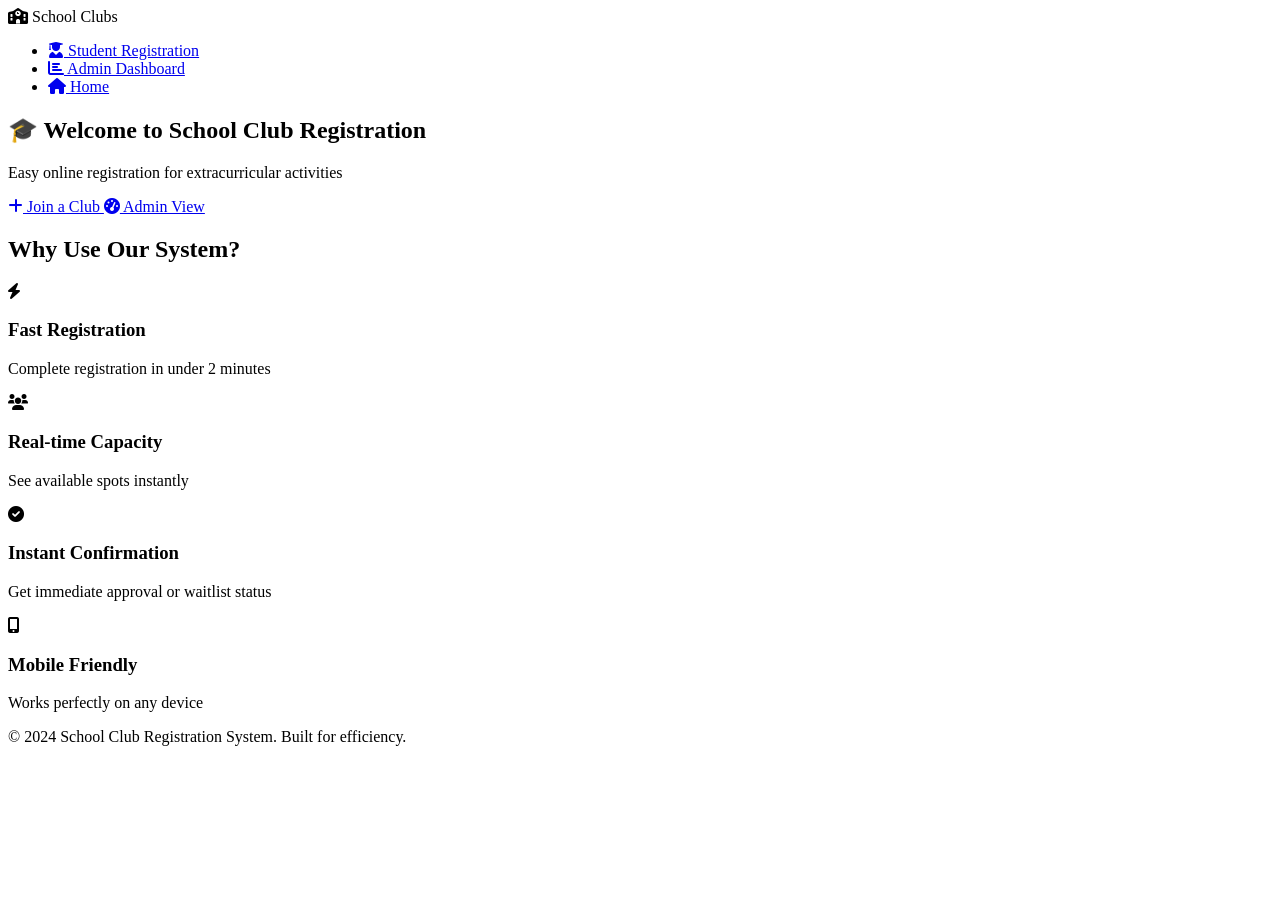
==== index.html @ c49ad3dd "oten" ====
<!DOCTYPE html>
<html lang="en">
<head>
    <meta charset="UTF-8">
    <meta name="viewport" content="width=device-width, initial-scale=1.0">
    <title>School Club Registration System</title>
    <link rel="stylesheet" href="style.css">
    <link rel="stylesheet" href="https://cdnjs.cloudflare.com/ajax/libs/font-awesome/6.0.0/css/all.min.css">
</head>
<body>
    <!-- Navigation -->
    <nav class="navbar">
        <div class="nav-container">
            <div class="nav-logo">
                <i class="fas fa-school"></i>
                <span>School Clubs</span>
            </div>
            <ul class="nav-menu">
                <li class="nav-item">
                    <a href="form.html" class="nav-link">
                        <i class="fas fa-user-graduate"></i>
                        Student Registration
                    </a>
                </li>
                <li class="nav-item">
                    <a href="admin.html" class="nav-link">
                        <i class="fas fa-chart-bar"></i>
                        Admin Dashboard
                    </a>
                </li>
                <li class="nav-item">
                    <a href="index.html" class="nav-link active">
                        <i class="fas fa-home"></i>
                        Home
                    </a>
                </li>
            </ul>
            <div class="hamburger">
                <span></span>
                <span></span>
                <span></span>
            </div>
        </div>
    </nav>

    <!-- Hero Section -->
    <section class="hero">
        <div class="hero-content">
            <h1>🎓 Welcome to School Club Registration</h1>
            <p>Easy online registration for extracurricular activities</p>
            <div class="hero-buttons">
                <a href="form.html" class="btn btn-primary">
                    <i class="fas fa-plus"></i> Join a Club
                </a>
                <a href="admin.html" class="btn btn-secondary">
                    <i class="fas fa-tachometer-alt"></i> Admin View
                </a>
            </div>
        </div>
    </section>

    <!-- Features Section -->
    <section class="features">
        <div class="container">
            <h2>Why Use Our System?</h2>
            <div class="features-grid">
                <div class="feature-card">
                    <i class="fas fa-bolt"></i>
                    <h3>Fast Registration</h3>
                    <p>Complete registration in under 2 minutes</p>
                </div>
                <div class="feature-card">
                    <i class="fas fa-users"></i>
                    <h3>Real-time Capacity</h3>
                    <p>See available spots instantly</p>
                </div>
                <div class="feature-card">
                    <i class="fas fa-check-circle"></i>
                    <h3>Instant Confirmation</h3>
                    <p>Get immediate approval or waitlist status</p>
                </div>
                <div class="feature-card">
                    <i class="fas fa-mobile-alt"></i>
                    <h3>Mobile Friendly</h3>
                    <p>Works perfectly on any device</p>
                </div>
            </div>
        </div>
    </section>

    <!-- Footer -->
    <footer class="footer">
        <div class="container">
            <p>&copy; 2024 School Club Registration System. Built for efficiency.</p>
        </div>
    </footer>

    <script src="main.js"></script>
</body>
</html>
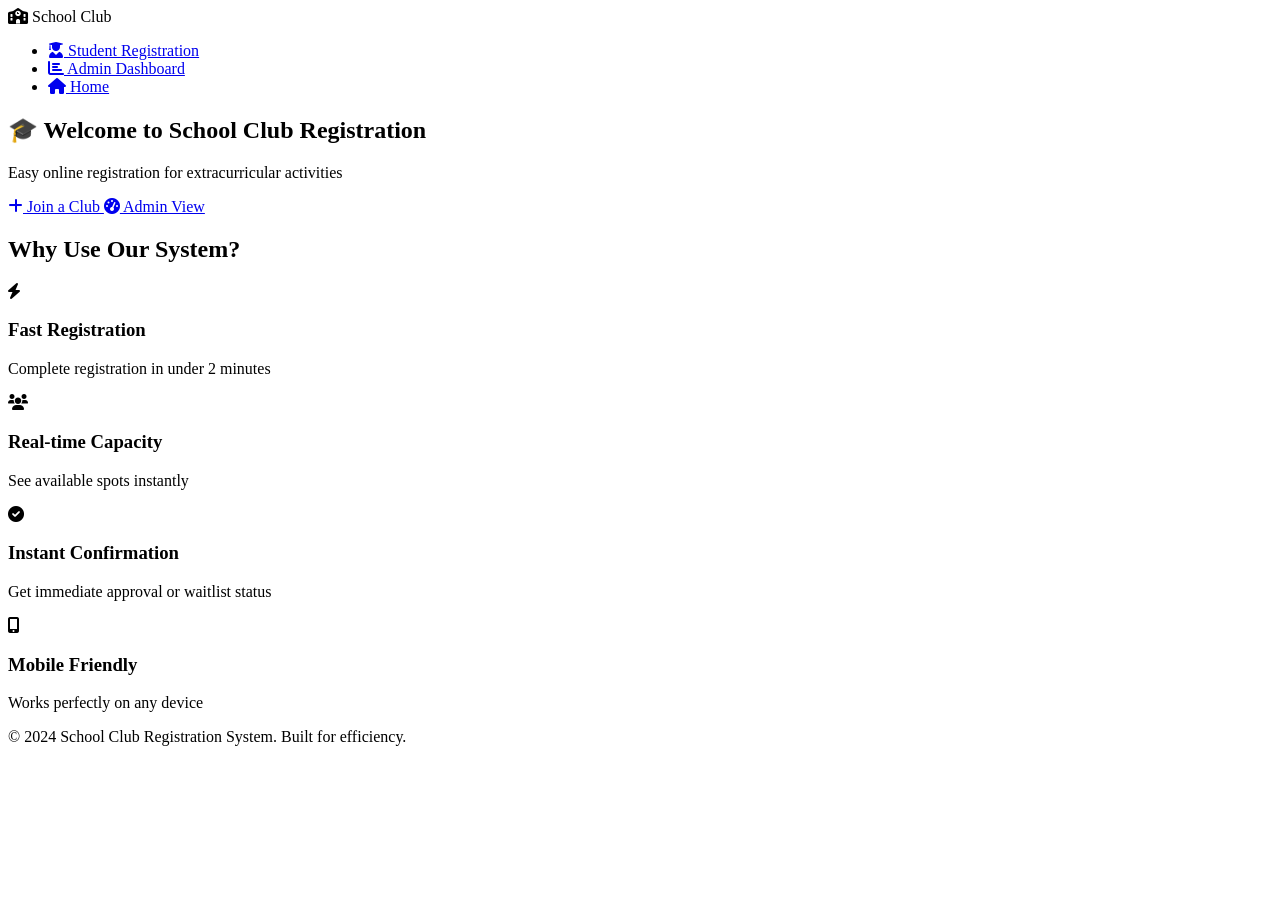
==== commit 913b5fcb: "olok" ====
--- a/index.html
+++ b/index.html
@@ -13,7 +13,7 @@
         <div class="nav-container">
             <div class="nav-logo">
                 <i class="fas fa-school"></i>
-                <span>School Clubs</span>
+                <span>School Club</span>
             </div>
             <ul class="nav-menu">
                 <li class="nav-item">
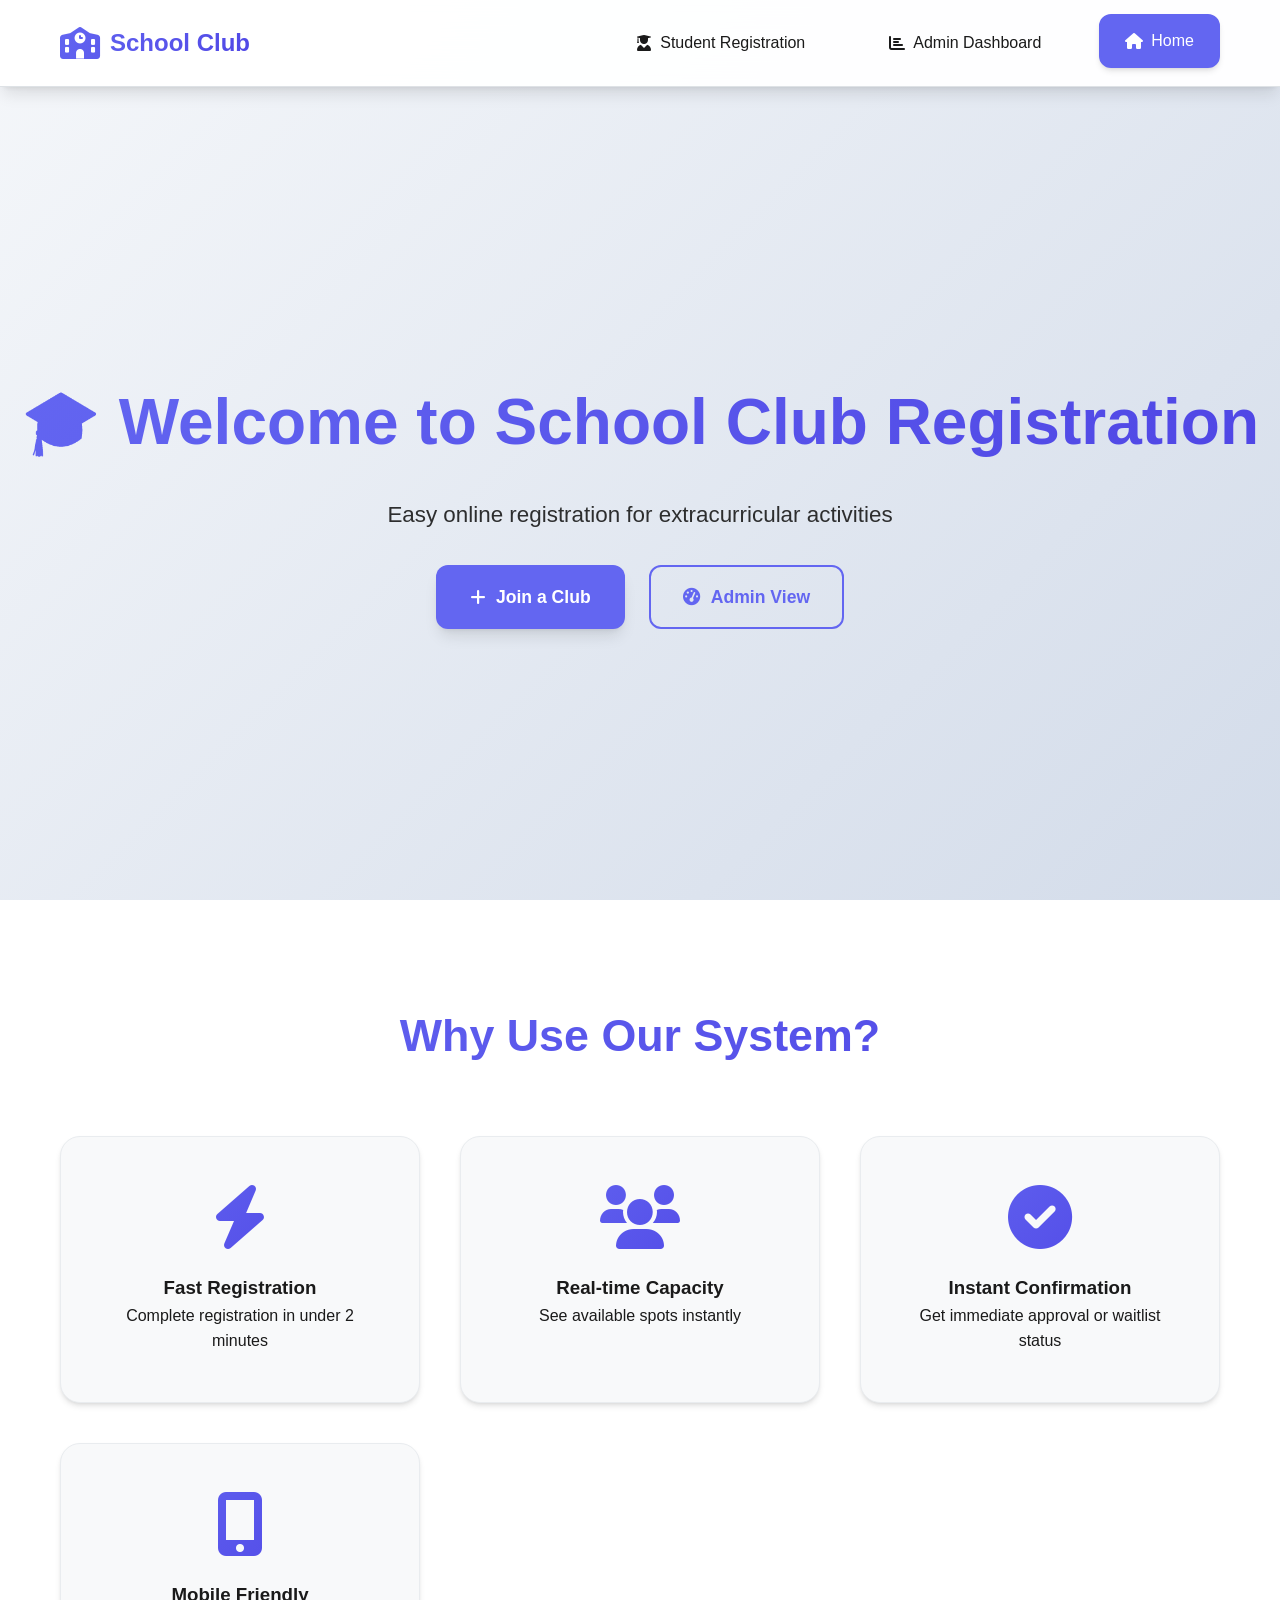
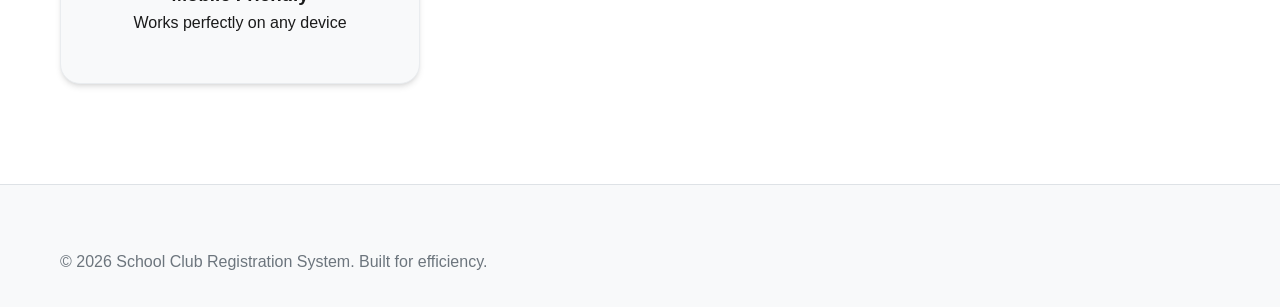
==== commit 851fd85a: "Update footer copyright year to 2026" ====
--- a/index.html
+++ b/index.html
@@ -91,7 +91,7 @@
     <!-- Footer -->
     <footer class="footer">
         <div class="container">
-            <p>&copy; 2024 School Club Registration System. Built for efficiency.</p>
+            <p>&copy; 2026 School Club Registration System. Built for efficiency.</p>
         </div>
     </footer>
 
--- a/style.css
+++ b/style.css
@@ -0,0 +1,573 @@
+/* Modern Color System (Light Theme Optimized) */
+:root {
+    --bg-primary: #ffffff;
+    --bg-secondary: #f8f9fa;
+    --bg-tertiary: #e9ecef;
+    --bg-gradient: linear-gradient(135deg, #f5f7fa 0%, #c3cfe2 100%);
+    
+    --text-primary: #1a1a1a;
+    --text-secondary: #6c757d;
+    --text-muted: #adb5bd;
+    
+    --border-color: #dee2e6;
+    --border-light: #e9ecef;
+    
+    --primary-color: #6366f1;
+    --primary-dark: #4f46e5;
+    --primary-light: #a5b4fc;
+    
+    --success-color: #10b981;
+    --warning-color: #f59e0b;
+    --danger-color: #ef4444;
+    
+    --shadow-sm: 0 1px 2px 0 rgb(0 0 0 / 0.05);
+    --shadow-md: 0 4px 6px -1px rgb(0 0 0 / 0.1), 0 2px 4px -2px rgb(0 0 0 / 0.1);
+    --shadow-lg: 0 10px 15px -3px rgb(0 0 0 / 0.1), 0 4px 6px -4px rgb(0 0 0 / 0.1);
+    --shadow-xl: 0 20px 25px -5px rgb(0 0 0 / 0.1), 0 8px 10px -6px rgb(0 0 0 / 0.1);
+}
+
+/* Base Styles */
+* {
+    margin: 0;
+    padding: 0;
+    box-sizing: border-box;
+}
+
+body {
+    font-family: 'Inter', -apple-system, BlinkMacSystemFont, 'Segoe UI', Roboto, sans-serif;
+    line-height: 1.6;
+    color: var(--text-primary);
+    background: var(--bg-gradient);
+    min-height: 100vh;
+}
+
+.container {
+    max-width: 1200px;
+    margin: 0 auto;
+    padding: 0 20px;
+}
+
+/* Navigation */
+.navbar {
+    background: rgba(255, 255, 255, 0.95);
+    backdrop-filter: blur(20px);
+    box-shadow: var(--shadow-lg);
+    position: fixed;
+    top: 0;
+    width: 100%;
+    z-index: 1000;
+    padding: 1rem 0;
+    border-bottom: 1px solid var(--border-color);
+}
+
+.nav-container {
+    max-width: 1200px;
+    margin: 0 auto;
+    padding: 0 20px;
+    display: flex;
+    justify-content: space-between;
+    align-items: center;
+}
+
+.nav-logo {
+    display: flex;
+    align-items: center;
+    font-size: 1.5rem;
+    font-weight: 800;
+    background: linear-gradient(135deg, var(--primary-color), var(--primary-dark));
+    -webkit-background-clip: text;
+    -webkit-text-fill-color: transparent;
+    background-clip: text;
+}
+
+.nav-logo i {
+    margin-right: 10px;
+    font-size: 2rem;
+}
+
+.nav-menu {
+    display: flex;
+    list-style: none;
+    gap: 2rem;
+}
+
+.nav-link {
+    text-decoration: none;
+    color: var(--text-primary);
+    font-weight: 500;
+    padding: 0.75rem 1.5rem;
+    border-radius: 12px;
+    transition: all 0.3s ease;
+    display: flex;
+    align-items: center;
+    gap: 8px;
+    border: 2px solid transparent;
+}
+
+.nav-link:hover,
+.nav-link.active {
+    background: var(--primary-color);
+    color: white;
+    border-color: var(--primary-color);
+    transform: translateY(-2px);
+    box-shadow: var(--shadow-md);
+}
+
+.hamburger {
+    display: none;
+    flex-direction: column;
+    cursor: pointer;
+    gap: 4px;
+}
+
+.hamburger span {
+    width: 25px;
+    height: 3px;
+    background: var(--text-primary);
+    border-radius: 2px;
+    transition: 0.3s;
+}
+
+.user-profile {
+    display: flex;
+    align-items: center;
+    gap: 8px;
+    font-weight: 500;
+    cursor: pointer;
+    padding: 0.5rem 1rem;
+    border-radius: 25px;
+    transition: all 0.3s ease;
+}
+
+.user-profile:hover {
+    background: var(--bg-tertiary);
+}
+
+/* Hero Section */
+.hero {
+    min-height: 100vh;
+    display: flex;
+    align-items: center;
+    justify-content: center;
+    text-align: center;
+    padding-top: 100px;
+}
+
+.hero-content h1 {
+    font-size: clamp(2.5rem, 5vw, 4rem);
+    font-weight: 800;
+    margin-bottom: 1.5rem;
+    background: linear-gradient(135deg, var(--primary-color), var(--primary-dark));
+    -webkit-background-clip: text;
+    -webkit-text-fill-color: transparent;
+    background-clip: text;
+}
+
+.hero-content p {
+    font-size: 1.4rem;
+    margin-bottom: 2rem;
+    opacity: 0.9;
+    max-width: 600px;
+    margin-left: auto;
+    margin-right: auto;
+}
+
+.hero-stats {
+    display: flex;
+    gap: 3rem;
+    justify-content: center;
+    margin: 3rem 0;
+    flex-wrap: wrap;
+}
+
+.stat {
+    text-align: center;
+}
+
+.stat span {
+    font-size: 3rem;
+    font-weight: 800;
+    background: linear-gradient(135deg, var(--primary-color), var(--primary-dark));
+    -webkit-background-clip: text;
+    -webkit-text-fill-color: transparent;
+    background-clip: text;
+    display: block;
+}
+
+.hero-buttons {
+    display: flex;
+    gap: 1.5rem;
+    justify-content: center;
+    flex-wrap: wrap;
+}
+
+.btn {
+    display: inline-flex;
+    align-items: center;
+    gap: 10px;
+    padding: 16px 32px;
+    border-radius: 12px;
+    text-decoration: none;
+    font-weight: 600;
+    font-size: 1.1rem;
+    transition: all 0.3s cubic-bezier(0.4, 0, 0.2, 1);
+    border: 2px solid transparent;
+    cursor: pointer;
+    position: relative;
+    overflow: hidden;
+}
+
+.btn-primary {
+    background: var(--primary-color);
+    color: white;
+    box-shadow: var(--shadow-lg);
+}
+
+.btn-primary:hover {
+    transform: translateY(-3px);
+    box-shadow: var(--shadow-xl);
+    background: var(--primary-dark);
+}
+
+.btn-secondary {
+    background: transparent;
+    color: var(--primary-color);
+    border-color: var(--primary-color);
+}
+
+.btn-secondary:hover {
+    background: var(--primary-color);
+    color: white;
+    transform: translateY(-2px);
+}
+
+/* Sections */
+.features, .categories {
+    padding: 100px 0;
+}
+
+.features {
+    background: var(--bg-primary);
+}
+
+.features h2, .categories h2 {
+    text-align: center;
+    font-size: 2.8rem;
+    font-weight: 800;
+    margin-bottom: 4rem;
+    background: linear-gradient(135deg, var(--primary-color), var(--primary-dark));
+    -webkit-background-clip: text;
+    -webkit-text-fill-color: transparent;
+    background-clip: text;
+}
+
+.features-grid, .categories-grid {
+    display: grid;
+    grid-template-columns: repeat(auto-fit, minmax(320px, 1fr));
+    gap: 2.5rem;
+}
+
+.feature-card, .category-card {
+    background: var(--bg-secondary);
+    padding: 3rem 2.5rem;
+    border-radius: 20px;
+    text-align: center;
+    border: 1px solid var(--border-light);
+    transition: all 0.4s cubic-bezier(0.4, 0, 0.2, 1);
+    box-shadow: var(--shadow-md);
+}
+
+.feature-card:hover, .category-card:hover {
+    transform: translateY(-12px);
+    box-shadow: var(--shadow-xl);
+    border-color: var(--primary-color);
+}
+
+.feature-card i, .category-card i {
+    font-size: 4rem;
+    background: linear-gradient(135deg, var(--primary-color), var(--primary-dark));
+    -webkit-background-clip: text;
+    -webkit-text-fill-color: transparent;
+    background-clip: text;
+    margin-bottom: 1.5rem;
+    display: block;
+}
+
+/* Forms */
+.form-container, .admin-container, .portal-container {
+    min-height: 100vh;
+    padding: 120px 20px 50px;
+}
+
+.form-card, .dashboard-card {
+    background: var(--bg-primary);
+    padding: 3rem;
+    border-radius: 20px;
+    box-shadow: var(--shadow-xl);
+    max-width: 700px;
+    width: 100%;
+    margin: 0 auto;
+}
+
+.form-group {
+    margin-bottom: 2rem;
+}
+
+.form-group label {
+    display: block;
+    margin-bottom: 0.75rem;
+    font-weight: 600;
+    color: var(--text-primary);
+}
+
+.form-group input,
+.form-group select {
+    width: 100%;
+    padding: 16px;
+    border: 2px solid var(--border-color);
+    border-radius: 12px;
+    font-size: 1rem;
+    background: var(--bg-secondary);
+    color: var(--text-primary);
+    transition: all 0.3s ease;
+}
+
+.form-group input:focus,
+.form-group select:focus {
+    outline: none;
+    border-color: var(--primary-color);
+    box-shadow: 0 0 0 3px rgba(99, 102, 241, 0.1);
+    background: var(--bg-primary);
+}
+
+.club-grid {
+    display: grid;
+    grid-template-columns: repeat(auto-fit, minmax(280px, 1fr));
+    gap: 1.5rem;
+    margin-top: 1.5rem;
+}
+
+.club-item, .club-card {
+    padding: 2rem;
+    border: 2px solid var(--border-light);
+    border-radius: 16px;
+    cursor: pointer;
+    transition: all 0.3s ease;
+    background: var(--bg-secondary);
+}
+
+.club-item:hover, .club-item.selected, .club-card:hover {
+    border-color: var(--primary-color);
+    box-shadow: var(--shadow-lg);
+    transform: translateY(-4px);
+}
+
+/* Stats & Dashboard */
+.stats-grid {
+    display: grid;
+    grid-template-columns: repeat(auto-fit, minmax(280px, 1fr));
+    gap: 2rem;
+    margin-bottom: 3rem;
+}
+
+.stat-card {
+    background: var(--bg-secondary);
+    padding: 2.5rem;
+    border-radius: 20px;
+    text-align: center;
+    border: 1px solid var(--border-light);
+    box-shadow: var(--shadow-md);
+    transition: all 0.3s ease;
+}
+
+.stat-card:hover {
+    transform: translateY(-8px);
+    box-shadow: var(--shadow-xl);
+}
+
+.stat-number {
+    font-size: 3.5rem;
+    font-weight: 800;
+    background: linear-gradient(135deg, var(--primary-color), var(--primary-dark));
+    -webkit-background-clip: text;
+    -webkit-text-fill-color: transparent;
+    background-clip: text;
+}
+
+.dashboard-grid {
+    display: grid;
+    grid-template-columns: 2fr 1fr;
+    gap: 2rem;
+    margin-top: 2rem;
+}
+
+@media (max-width: 768px) {
+    .dashboard-grid {
+        grid-template-columns: 1fr;
+    }
+}
+
+/* Tables */
+.students-grid {
+    background: var(--bg-primary);
+    border-radius: 20px;
+    box-shadow: var(--shadow-xl);
+    overflow: hidden;
+    margin-top: 2rem;
+}
+
+.table-header {
+    background: linear-gradient(135deg, var(--primary-color), var(--primary-dark));
+    color: white;
+    padding: 2rem;
+}
+
+.table-container {
+    max-height: 600px;
+    overflow-y: auto;
+}
+
+table {
+    width: 100%;
+    border-collapse: collapse;
+}
+
+th, td {
+    padding: 1.25rem 1.5rem;
+    text-align: left;
+    border-bottom: 1px solid var(--border-color);
+}
+
+th {
+    background: var(--bg-secondary);
+    font-weight: 600;
+    color: var(--text-primary);
+}
+
+.status-badge {
+    padding: 6px 16px;
+    border-radius: 20px;
+    font-size: 0.85rem;
+    font-weight: 600;
+}
+
+.status-approved {
+    background: rgba(16, 185, 129, 0.1);
+    color: var(--success-color);
+    border: 1px solid rgba(16, 185, 129, 0.2);
+}
+
+.status-pending {
+    background: rgba(245, 158, 11, 0.1);
+    color: var(--warning-color);
+    border: 1px solid rgba(245, 158, 11, 0.2);
+}
+
+/* Profile & Cards */
+.profile-header {
+    background: var(--bg-secondary);
+    backdrop-filter: blur(20px);
+    padding: 3rem;
+    border-radius: 24px;
+    margin-bottom: 3rem;
+    text-align: center;
+    box-shadow: var(--shadow-xl);
+    border: 1px solid var(--border-light);
+}
+
+.profile-avatar {
+    width: 120px;
+    height: 120px;
+    border-radius: 50%;
+    margin-bottom: 1.5rem;
+    border: 4px solid var(--primary-color);
+}
+
+.club-header {
+    display: flex;
+    justify-content: space-between;
+    align-items: flex-start;
+    margin-bottom: 1rem;
+}
+
+.club-meta {
+    display: flex;
+    gap: 1rem;
+    font-size: 0.9rem;
+    color: var(--text-secondary);
+    flex-wrap: wrap;
+}
+
+/* Footer */
+.footer {
+    background: var(--bg-secondary);
+    color: var(--text-secondary);
+    padding: 4rem 0 2rem;
+    border-top: 1px solid var(--border-color);
+}
+
+.footer-content {
+    display: grid;
+    grid-template-columns: repeat(auto-fit, minmax(250px, 1fr));
+    gap: 3rem;
+    margin-bottom: 2rem;
+}
+
+.footer-section h3 {
+    color: var(--primary-color);
+    margin-bottom: 1.5rem;
+    font-size: 1.3rem;
+}
+
+.footer-section ul {
+    list-style: none;
+}
+
+.footer-section ul li {
+    margin-bottom: 0.75rem;
+}
+
+.footer-section a {
+    color: var(--text-secondary);
+    text-decoration: none;
+    transition: color 0.3s ease;
+}
+
+.footer-section a:hover {
+    color: var(--primary-color);
+}
+
+/* Responsive */
+@media (max-width: 768px) {
+    .hamburger {
+        display: flex;
+    }
+    
+    .nav-menu {
+        position: fixed;
+        left: -100%;
+        top: 70px;
+        flex-direction: column;
+        background: var(--bg-primary);
+        width: 100%;
+        text-align: center;
+        transition: 0.3s;
+        box-shadow: var(--shadow-lg);
+        padding: 2rem 0;
+        border-top: 1px solid var(--border-color);
+    }
+    
+    .nav-menu.active {
+        left: 0;
+    }
+    
+    .hero-stats {
+        flex-direction: column;
+        gap: 1.5rem;
+    }
+    
+    .hero-buttons {
+        flex-direction: column;
+        align-items: center;
+    }
+}
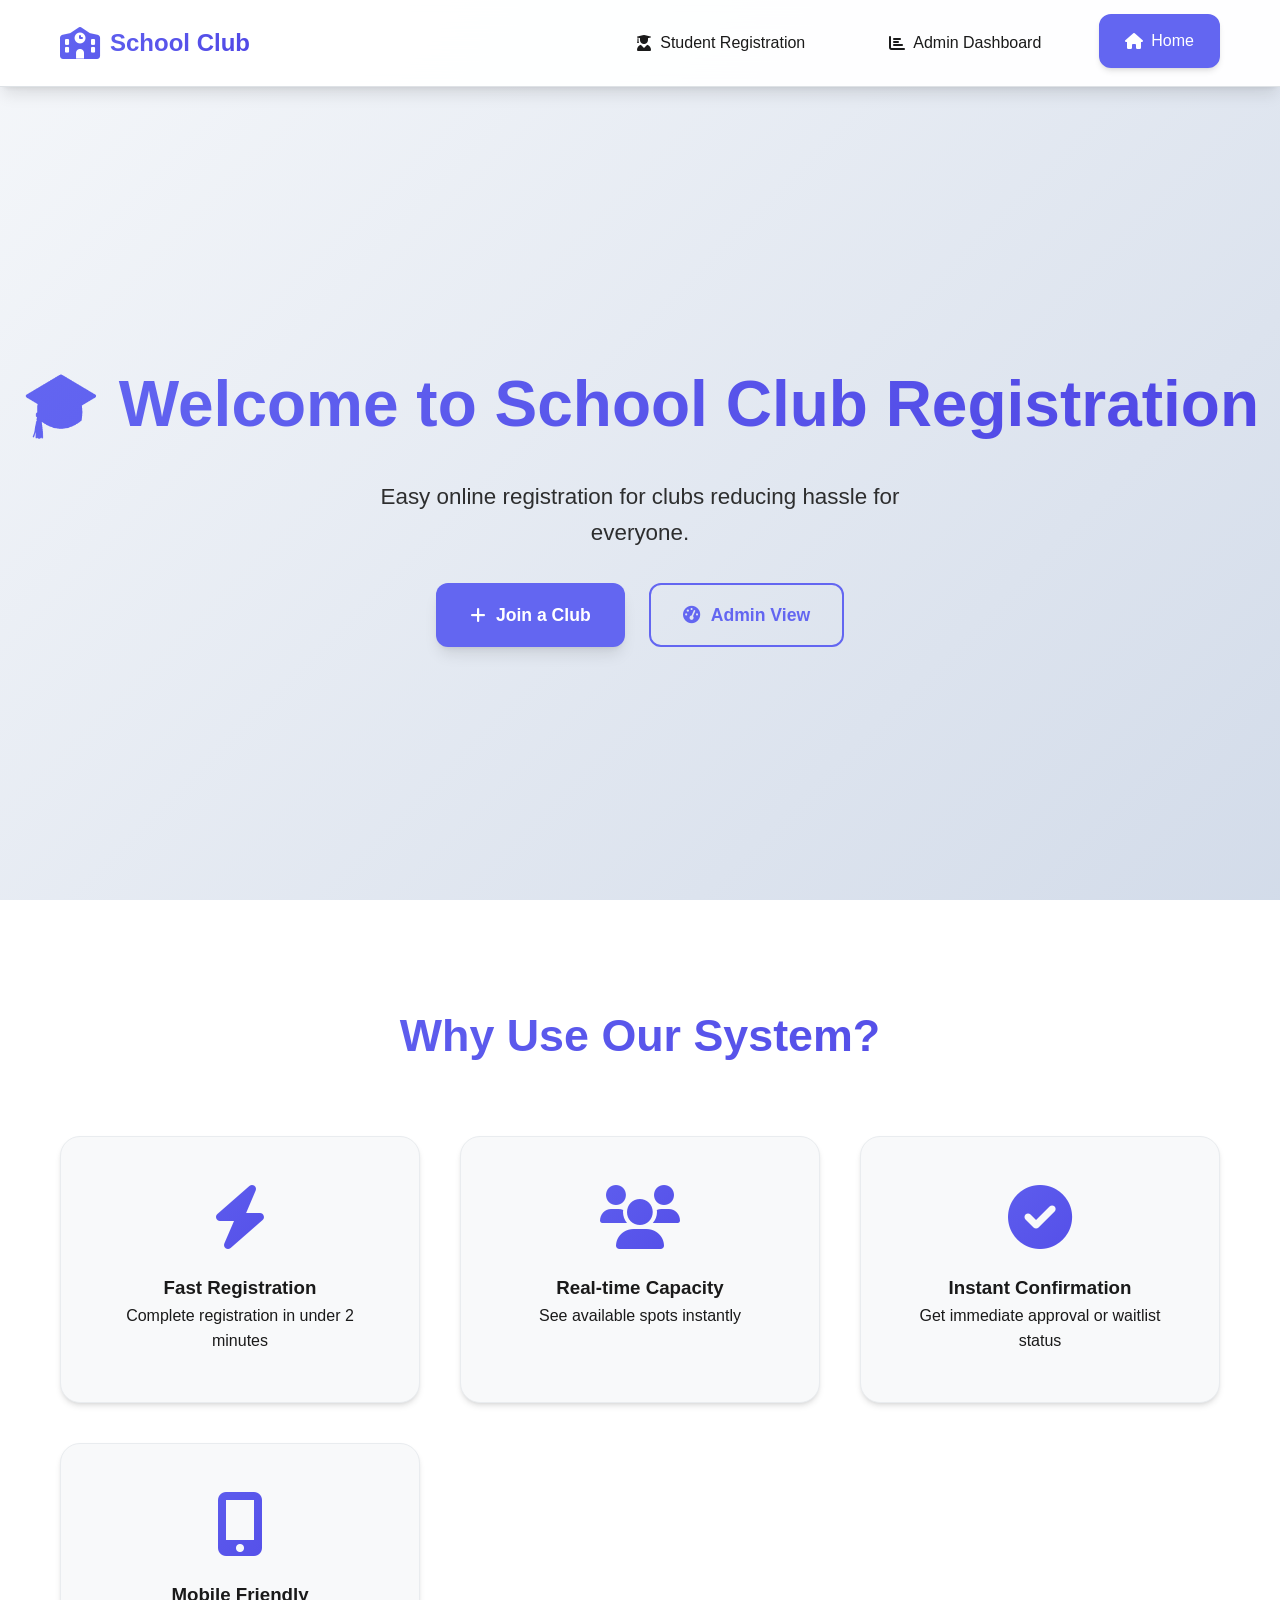
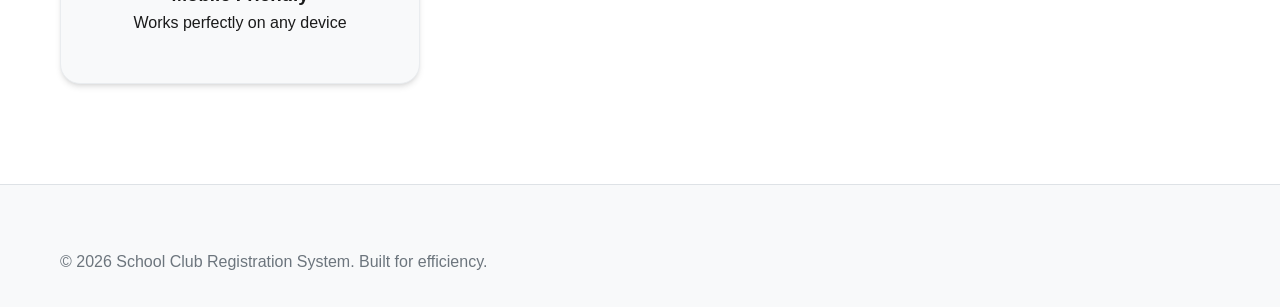
==== commit 39811d54: "Update hero section description for clarity" ====
--- a/index.html
+++ b/index.html
@@ -47,7 +47,7 @@
     <section class="hero">
         <div class="hero-content">
             <h1>🎓 Welcome to School Club Registration</h1>
-            <p>Easy online registration for extracurricular activities</p>
+            <p>Easy online registration for clubs reducing hassle for everyone.</p>
             <div class="hero-buttons">
                 <a href="form.html" class="btn btn-primary">
                     <i class="fas fa-plus"></i> Join a Club
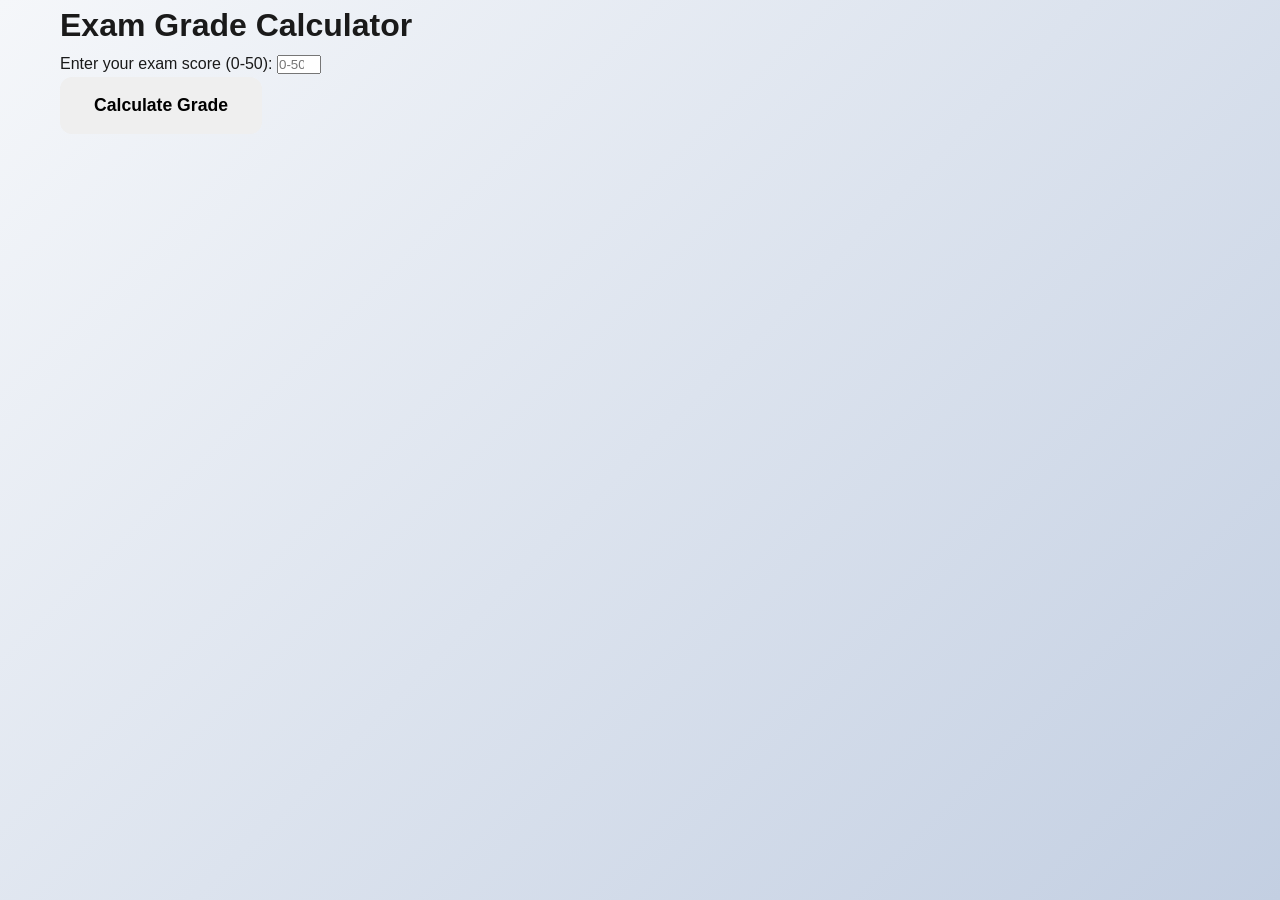
==== commit aa264f49: "Update index.html" ====
--- a/index.html
+++ b/index.html
@@ -1,100 +1,23 @@
 <!DOCTYPE html>
-<html lang="en">
+<html>
 <head>
-    <meta charset="UTF-8">
-    <meta name="viewport" content="width=device-width, initial-scale=1.0">
-    <title>School Club Registration System</title>
+    <title>Exam Grade Calculator</title>
     <link rel="stylesheet" href="style.css">
-    <link rel="stylesheet" href="https://cdnjs.cloudflare.com/ajax/libs/font-awesome/6.0.0/css/all.min.css">
 </head>
 <body>
-    <!-- Navigation -->
-    <nav class="navbar">
-        <div class="nav-container">
-            <div class="nav-logo">
-                <i class="fas fa-school"></i>
-                <span>School Club</span>
+    <div class="container">
+        <h1>Exam Grade Calculator</h1>
+        
+        <form asp-action="Calculate" method="post">
+            <div class="input-group">
+                <label for="Score">Enter your exam score (0-50):</label>
+                <input type="number" id="Score" name="Score" 
+                       value="@Model.Score" min="0" max="50" 
+                       placeholder="0-50"required />
             </div>
-            <ul class="nav-menu">
-                <li class="nav-item">
-                    <a href="form.html" class="nav-link">
-                        <i class="fas fa-user-graduate"></i>
-                        Student Registration
-                    </a>
-                </li>
-                <li class="nav-item">
-                    <a href="admin.html" class="nav-link">
-                        <i class="fas fa-chart-bar"></i>
-                        Admin Dashboard
-                    </a>
-                </li>
-                <li class="nav-item">
-                    <a href="index.html" class="nav-link active">
-                        <i class="fas fa-home"></i>
-                        Home
-                    </a>
-                </li>
-            </ul>
-            <div class="hamburger">
-                <span></span>
-                <span></span>
-                <span></span>
-            </div>
-        </div>
-    </nav>
 
-    <!-- Hero Section -->
-    <section class="hero">
-        <div class="hero-content">
-            <h1>🎓 Welcome to School Club Registration</h1>
-            <p>Easy online registration for clubs reducing hassle for everyone.</p>
-            <div class="hero-buttons">
-                <a href="form.html" class="btn btn-primary">
-                    <i class="fas fa-plus"></i> Join a Club
-                </a>
-                <a href="admin.html" class="btn btn-secondary">
-                    <i class="fas fa-tachometer-alt"></i> Admin View
-                </a>
-            </div>
-        </div>
-    </section>
-
-    <!-- Features Section -->
-    <section class="features">
-        <div class="container">
-            <h2>Why Use Our System?</h2>
-            <div class="features-grid">
-                <div class="feature-card">
-                    <i class="fas fa-bolt"></i>
-                    <h3>Fast Registration</h3>
-                    <p>Complete registration in under 2 minutes</p>
-                </div>
-                <div class="feature-card">
-                    <i class="fas fa-users"></i>
-                    <h3>Real-time Capacity</h3>
-                    <p>See available spots instantly</p>
-                </div>
-                <div class="feature-card">
-                    <i class="fas fa-check-circle"></i>
-                    <h3>Instant Confirmation</h3>
-                    <p>Get immediate approval or waitlist status</p>
-                </div>
-                <div class="feature-card">
-                    <i class="fas fa-mobile-alt"></i>
-                    <h3>Mobile Friendly</h3>
-                    <p>Works perfectly on any device</p>
-                </div>
-            </div>
-        </div>
-    </section>
-
-    <!-- Footer -->
-    <footer class="footer">
-        <div class="container">
-            <p>&copy; 2026 School Club Registration System. Built for efficiency.</p>
-        </div>
-    </footer>
-
-    <script src="main.js"></script>
+            <button type="submit" class="btn">Calculate Grade</button>
+        </form>
+    </div>
 </body>
 </html>
